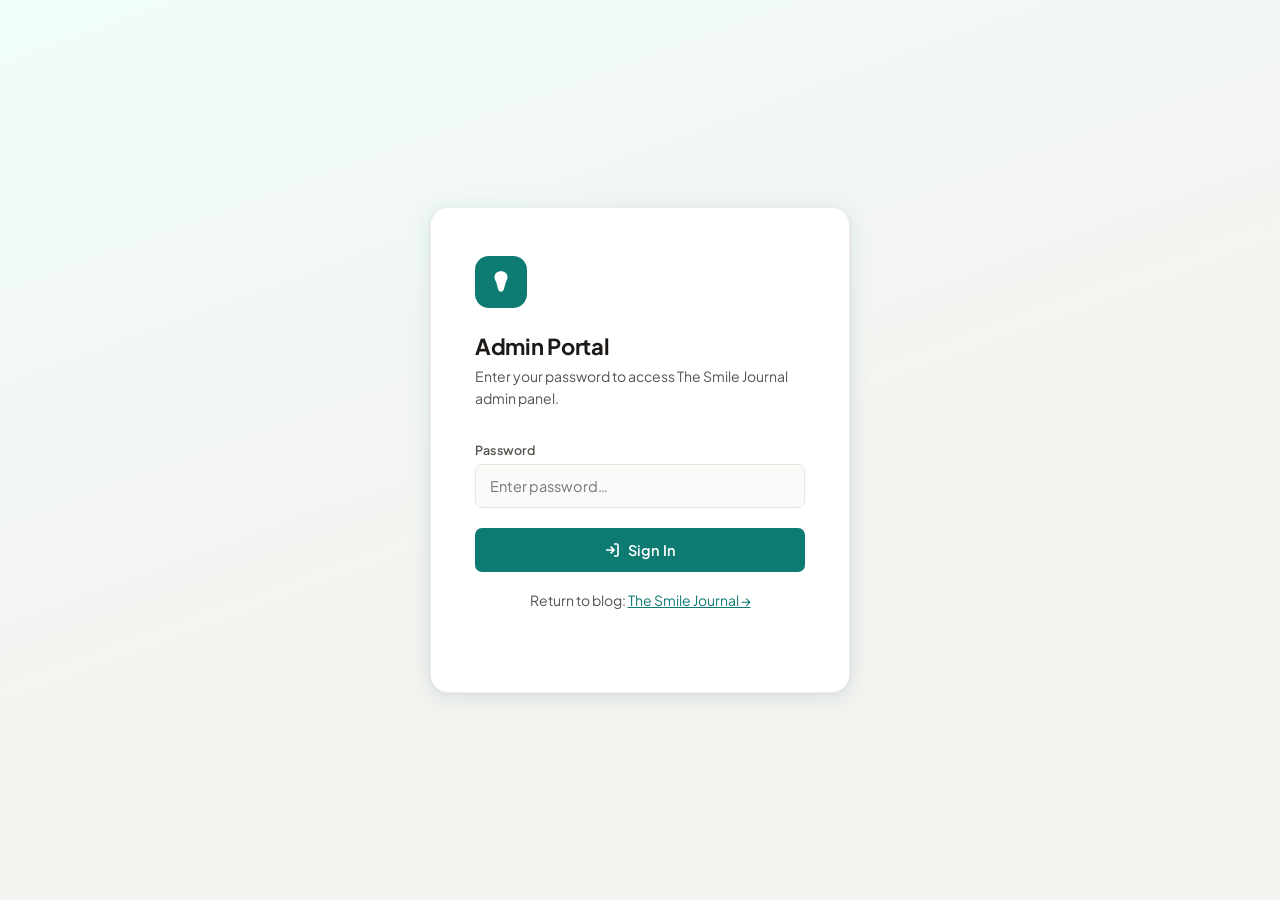
==== admin.html @ db40cf6e "Add pediatric dentist blog template with public blog and admin panel - Public blog: hero with dot-gr" ====
<!DOCTYPE html>
<html lang="en">
<head>
  <meta charset="UTF-8" />
  <meta name="viewport" content="width=device-width, initial-scale=1.0" />
  <title>Admin · The Smile Journal</title>
  <link rel="preconnect" href="https://fonts.googleapis.com" />
  <link rel="preconnect" href="https://fonts.gstatic.com" crossorigin />
  <link href="https://fonts.googleapis.com/css2?family=Plus+Jakarta+Sans:wght@400;500;600;700&family=Lora:ital,wght@0,400;1,400&display=swap" rel="stylesheet" />
  <style>
    *, *::before, *::after { box-sizing: border-box; margin: 0; padding: 0; }

    :root {
      --primary:       #0E7B73;
      --primary-dark:  #0A5F59;
      --primary-light: #CCFBF1;
      --primary-bg:    #F0FDFA;
      --accent:        #F59E0B;
      --accent-bg:     #FFFBEB;
      --danger:        #DC2626;
      --danger-bg:     #FEF2F2;
      --success:       #059669;
      --success-bg:    #D1FAE5;
      --bg:            #F4F3F0;
      --surface:       #FFFFFF;
      --surface-2:     #FAFAF8;
      --border:        #E7E4DF;
      --border-soft:   #F0EDE8;
      --text-1:        #1C1917;
      --text-2:        #57534E;
      --text-3:        #A8A29E;
      --r:    12px;
      --r-sm:  7px;
      --r-lg: 18px;
      --shadow: 0 1px 4px rgba(0,0,0,.05), 0 2px 8px rgba(0,0,0,.05);
      --font: 'Plus Jakarta Sans', system-ui, sans-serif;
    }

    html, body { height: 100%; }
    body { font-family: var(--font); background: var(--bg); color: var(--text-1); -webkit-font-smoothing: antialiased; }

    /* ── LOCK SCREEN ────────────────────────────────── */
    #lock {
      min-height: 100vh; display: flex; align-items: center; justify-content: center;
      background: linear-gradient(160deg, var(--primary-bg) 0%, var(--bg) 55%);
      padding: 24px;
    }
    .lock-card {
      background: var(--surface); border-radius: var(--r-lg);
      padding: 48px 44px; width: 100%; max-width: 420px;
      box-shadow: 0 4px 24px rgba(14,123,115,.12), 0 1px 4px rgba(0,0,0,.06);
      border: 1px solid var(--border-soft);
      animation: fadeUp .35s ease;
    }
    @keyframes fadeUp { from { opacity:0; transform:translateY(16px) } to { opacity:1; transform:translateY(0) } }
    .lock-icon {
      width: 52px; height: 52px; background: var(--primary); border-radius: 14px;
      display: flex; align-items: center; justify-content: center; margin-bottom: 24px;
    }
    .lock-icon svg { width: 26px; height: 26px; fill: #fff; }
    .lock-card h1 { font-size: 22px; font-weight: 700; letter-spacing: -.3px; margin-bottom: 6px; }
    .lock-card p { font-size: 14px; color: var(--text-2); margin-bottom: 32px; line-height: 1.55; }
    .field-label { display: block; font-size: 12.5px; font-weight: 600; color: var(--text-2); margin-bottom: 6px; letter-spacing: .2px; }
    .field-input {
      width: 100%; height: 44px; padding: 0 14px;
      border: 1.5px solid var(--border); border-radius: var(--r-sm);
      font-family: var(--font); font-size: 14.5px; color: var(--text-1);
      outline: none; transition: all .18s; background: var(--surface-2);
    }
    .field-input:focus { border-color: var(--primary); background: #fff; box-shadow: 0 0 0 3px var(--primary-light); }
    .field-input.error { border-color: var(--danger); box-shadow: 0 0 0 3px #FEE2E2; }
    .field-error { font-size: 12.5px; color: var(--danger); margin-top: 6px; display: none; }
    .btn-primary {
      width: 100%; height: 44px; margin-top: 20px;
      background: var(--primary); color: #fff; border: none; border-radius: var(--r-sm);
      font-family: var(--font); font-size: 14.5px; font-weight: 600;
      cursor: pointer; transition: background .18s, transform .12s;
      display: flex; align-items: center; justify-content: center; gap: 8px;
    }
    .btn-primary:hover { background: var(--primary-dark); }
    .btn-primary:active { transform: scale(.98); }
    .lock-hint { font-size: 12px; color: var(--text-3); text-align: center; margin-top: 18px; }

    /* ── ADMIN SHELL ────────────────────────────────── */
    #app { display: none; min-height: 100vh; flex-direction: column; }

    /* TOP NAV */
    .admin-nav {
      background: var(--surface); border-bottom: 1px solid var(--border);
      position: sticky; top: 0; z-index: 100;
    }
    .admin-nav-inner {
      max-width: 1280px; margin: 0 auto; height: 60px; padding: 0 24px;
      display: flex; align-items: center; justify-content: space-between; gap: 16px;
    }
    .admin-brand {
      display: flex; align-items: center; gap: 10px; text-decoration: none;
    }
    .admin-logo-mark {
      width: 32px; height: 32px; background: var(--primary); border-radius: 9px;
      display: flex; align-items: center; justify-content: center; flex-shrink: 0;
    }
    .admin-logo-mark svg { width: 17px; height: 17px; fill: #fff; }
    .admin-brand-text { font-size: 14px; font-weight: 700; color: var(--text-1); }
    .admin-brand-text span { color: var(--text-3); font-weight: 400; }

    .admin-nav-links { display: flex; align-items: center; gap: 4px; flex: 1; justify-content: center; }
    .nav-btn {
      display: flex; align-items: center; gap: 7px;
      padding: 7px 16px; border-radius: 8px;
      font-family: var(--font); font-size: 13.5px; font-weight: 500; color: var(--text-2);
      background: none; border: none; cursor: pointer; transition: all .15s; white-space: nowrap;
    }
    .nav-btn:hover { background: var(--bg); color: var(--text-1); }
    .nav-btn.active { background: var(--primary-bg); color: var(--primary); font-weight: 600; }
    .nav-btn svg { flex-shrink: 0; }

    .admin-nav-actions { display: flex; align-items: center; gap: 10px; }
    .btn-ghost {
      display: flex; align-items: center; gap: 6px;
      padding: 7px 14px; border-radius: 8px;
      font-family: var(--font); font-size: 13px; font-weight: 500;
      color: var(--text-2); background: none; border: 1.5px solid var(--border);
      cursor: pointer; transition: all .15s; text-decoration: none;
    }
    .btn-ghost:hover { border-color: var(--text-2); color: var(--text-1); }
    .btn-logout { color: var(--text-3); }
    .btn-logout:hover { color: var(--danger); border-color: var(--danger); background: var(--danger-bg); }

    /* MAIN */
    .admin-main { max-width: 1280px; margin: 0 auto; padding: 36px 24px 80px; width: 100%; }

    /* ── DASHBOARD ─────────────────────────────────── */
    .dash-header { margin-bottom: 28px; }
    .dash-header h2 { font-size: 22px; font-weight: 700; letter-spacing: -.3px; }
    .dash-header p { font-size: 14px; color: var(--text-2); margin-top: 4px; }

    .stats-grid { display: grid; grid-template-columns: repeat(3,1fr); gap: 18px; margin-bottom: 36px; }
    .stat-card {
      background: var(--surface); border-radius: var(--r); padding: 24px;
      border: 1px solid var(--border-soft); box-shadow: var(--shadow);
    }
    .stat-icon {
      width: 40px; height: 40px; border-radius: 10px;
      display: flex; align-items: center; justify-content: center; margin-bottom: 16px;
    }
    .stat-num { font-size: 30px; font-weight: 700; letter-spacing: -1px; line-height: 1; margin-bottom: 4px; }
    .stat-label { font-size: 13px; color: var(--text-2); font-weight: 500; }

    .dash-section-title {
      font-size: 13px; font-weight: 700; letter-spacing: .5px; text-transform: uppercase;
      color: var(--text-3); margin-bottom: 14px;
    }
    .dash-new-btn {
      display: inline-flex; align-items: center; gap: 8px;
      padding: 10px 22px; background: var(--primary); color: #fff;
      border: none; border-radius: var(--r-sm); font-family: var(--font);
      font-size: 14px; font-weight: 600; cursor: pointer; transition: background .18s;
      margin-bottom: 32px;
    }
    .dash-new-btn:hover { background: var(--primary-dark); }

    /* recent posts table */
    .posts-table { background: var(--surface); border-radius: var(--r); border: 1px solid var(--border-soft); overflow: hidden; box-shadow: var(--shadow); }
    .table-head {
      display: grid; grid-template-columns: 1fr 130px 110px 100px 90px;
      padding: 12px 20px; border-bottom: 1px solid var(--border);
      font-size: 11.5px; font-weight: 700; letter-spacing: .4px;
      text-transform: uppercase; color: var(--text-3);
    }
    .table-row {
      display: grid; grid-template-columns: 1fr 130px 110px 100px 90px;
      padding: 16px 20px; border-bottom: 1px solid var(--border-soft);
      align-items: center; transition: background .12s;
    }
    .table-row:last-child { border-bottom: none; }
    .table-row:hover { background: var(--bg); }
    .table-row:empty { display: none; }
    .row-title { font-size: 14px; font-weight: 600; color: var(--text-1); white-space: nowrap; overflow: hidden; text-overflow: ellipsis; padding-right: 16px; }
    .row-cat { font-size: 12.5px; font-weight: 600; }
    .row-date { font-size: 12.5px; color: var(--text-2); }
    .badge {
      display: inline-flex; align-items: center; gap: 5px;
      padding: 3px 10px; border-radius: 100px;
      font-size: 11.5px; font-weight: 600;
    }
    .badge-pub  { background: var(--success-bg); color: var(--success); }
    .badge-draft { background: var(--bg); color: var(--text-3); border: 1px solid var(--border); }
    .row-actions { display: flex; gap: 6px; justify-content: flex-end; }
    .act-btn {
      width: 30px; height: 30px; border-radius: 7px; border: 1.5px solid var(--border);
      display: flex; align-items: center; justify-content: center;
      background: none; cursor: pointer; color: var(--text-2); transition: all .15s;
    }
    .act-btn:hover { border-color: var(--primary); color: var(--primary); background: var(--primary-bg); }
    .act-btn.danger:hover { border-color: var(--danger); color: var(--danger); background: var(--danger-bg); }
    .empty-table { padding: 48px 20px; text-align: center; color: var(--text-3); font-size: 14px; }

    /* ── EDITOR ────────────────────────────────────── */
    #view-editor { display: none; }
    .editor-layout { display: grid; grid-template-columns: 1fr 300px; gap: 24px; align-items: start; }
    .editor-main { background: var(--surface); border-radius: var(--r); border: 1px solid var(--border-soft); box-shadow: var(--shadow); overflow: hidden; }
    .editor-header { padding: 20px 24px; border-bottom: 1px solid var(--border); display: flex; align-items: center; justify-content: space-between; }
    .editor-header h2 { font-size: 16px; font-weight: 700; }
    .editor-tabs { display: flex; gap: 4px; background: var(--bg); border-radius: var(--r-sm); padding: 3px; }
    .etab {
      padding: 5px 14px; border-radius: 6px; border: none; background: none;
      font-family: var(--font); font-size: 13px; font-weight: 500; color: var(--text-2);
      cursor: pointer; transition: all .15s;
    }
    .etab.active { background: var(--surface); color: var(--text-1); box-shadow: 0 1px 4px rgba(0,0,0,.08); }

    .title-input {
      width: 100%; padding: 18px 24px;
      border: none; border-bottom: 1px solid var(--border);
      font-family: var(--font); font-size: 22px; font-weight: 700; letter-spacing: -.3px;
      color: var(--text-1); outline: none; background: var(--surface);
      transition: background .15s;
    }
    .title-input::placeholder { color: var(--text-3); font-weight: 500; }
    .title-input:focus { background: var(--primary-bg); }

    .toolbar {
      display: flex; gap: 4px; padding: 10px 16px;
      border-bottom: 1px solid var(--border); background: var(--surface-2);
    }
    .tb-btn {
      width: 32px; height: 32px; border-radius: var(--r-sm); border: 1.5px solid transparent;
      display: flex; align-items: center; justify-content: center;
      font-family: var(--font); font-size: 13px; font-weight: 700; color: var(--text-2);
      background: none; cursor: pointer; transition: all .15s;
    }
    .tb-btn:hover { background: var(--bg); border-color: var(--border); color: var(--text-1); }
    .tb-sep { width: 1px; background: var(--border); margin: 4px 6px; }

    .content-area {
      width: 100%; min-height: 380px; padding: 20px 24px;
      border: none; outline: none; resize: none; overflow: hidden;
      font-family: 'Lora', Georgia, serif; font-size: 16px; line-height: 1.75;
      color: var(--text-1); background: var(--surface); display: block;
    }
    .content-area::placeholder { color: var(--text-3); }

    #previewPane {
      display: none; padding: 20px 24px; min-height: 380px;
      font-family: 'Lora', Georgia, serif; font-size: 16px; line-height: 1.8; color: var(--text-1);
    }
    #previewPane p { margin-bottom: 1.3em; }
    #previewPane h2 { font-family: var(--font); font-size: 20px; font-weight: 700; margin: 1.5em 0 .5em; }
    #previewPane h3 { font-family: var(--font); font-size: 17px; font-weight: 600; margin: 1.3em 0 .4em; }
    #previewPane strong { font-weight: 700; }
    #previewPane em { font-style: italic; }
    #previewPane hr { border: none; border-top: 2px solid var(--border); margin: 1.8em 0; }
    #previewPane.empty-preview { color: var(--text-3); font-style: italic; }

    .editor-footer { padding: 14px 24px; border-top: 1px solid var(--border); display: flex; align-items: center; justify-content: space-between; background: var(--surface-2); }
    .word-count { font-size: 12.5px; color: var(--text-3); }

    /* sidebar */
    .editor-sidebar { display: flex; flex-direction: column; gap: 18px; }
    .sidebar-card { background: var(--surface); border-radius: var(--r); border: 1px solid var(--border-soft); padding: 20px; box-shadow: var(--shadow); }
    .sidebar-card h3 { font-size: 13px; font-weight: 700; color: var(--text-2); letter-spacing: .3px; margin-bottom: 14px; text-transform: uppercase; }
    .field-row { display: flex; flex-direction: column; gap: 6px; margin-bottom: 14px; }
    .field-row:last-child { margin-bottom: 0; }

    .select-input {
      width: 100%; height: 40px; padding: 0 12px;
      border: 1.5px solid var(--border); border-radius: var(--r-sm);
      font-family: var(--font); font-size: 13.5px; color: var(--text-1);
      background: var(--surface-2); outline: none; transition: all .18s; cursor: pointer;
    }
    .select-input:focus { border-color: var(--primary); box-shadow: 0 0 0 3px var(--primary-light); background: #fff; }

    .url-input {
      width: 100%; height: 40px; padding: 0 12px;
      border: 1.5px solid var(--border); border-radius: var(--r-sm);
      font-family: var(--font); font-size: 13px; color: var(--text-1);
      background: var(--surface-2); outline: none; transition: all .18s;
    }
    .url-input:focus { border-color: var(--primary); box-shadow: 0 0 0 3px var(--primary-light); background: #fff; }
    .url-input::placeholder { color: var(--text-3); }

    .cover-preview {
      width: 100%; height: 120px; border-radius: var(--r-sm);
      object-fit: cover; margin-top: 8px; display: none;
      border: 1px solid var(--border);
    }

    .publish-btns { display: flex; flex-direction: column; gap: 10px; }
    .btn-publish {
      width: 100%; height: 42px; background: var(--primary); color: #fff;
      border: none; border-radius: var(--r-sm); font-family: var(--font);
      font-size: 14px; font-weight: 600; cursor: pointer; transition: background .18s;
      display: flex; align-items: center; justify-content: center; gap: 7px;
    }
    .btn-publish:hover { background: var(--primary-dark); }
    .btn-draft {
      width: 100%; height: 42px; background: none; color: var(--text-2);
      border: 1.5px solid var(--border); border-radius: var(--r-sm);
      font-family: var(--font); font-size: 14px; font-weight: 500;
      cursor: pointer; transition: all .18s;
    }
    .btn-draft:hover { border-color: var(--text-2); color: var(--text-1); background: var(--bg); }
    .btn-cancel-edit {
      width: 100%; height: 38px; background: none; color: var(--text-3);
      border: none; border-radius: var(--r-sm);
      font-family: var(--font); font-size: 13px; cursor: pointer; transition: color .15s;
    }
    .btn-cancel-edit:hover { color: var(--danger); }

    .save-toast {
      position: fixed; bottom: 28px; left: 50%; transform: translateX(-50%) translateY(20px);
      background: #1C1917; color: #fff; font-size: 13.5px; font-weight: 500;
      padding: 10px 20px; border-radius: 100px;
      opacity: 0; transition: all .25s; pointer-events: none; white-space: nowrap; z-index: 999;
    }
    .save-toast.show { opacity: 1; transform: translateX(-50%) translateY(0); }

    /* ── ALL POSTS VIEW ────────────────────────────── */
    #view-posts { display: none; }
    .posts-view-header { display: flex; align-items: center; justify-content: space-between; margin-bottom: 24px; }
    .posts-view-header h2 { font-size: 22px; font-weight: 700; letter-spacing: -.3px; }
    .btn-new-post {
      display: inline-flex; align-items: center; gap: 7px;
      padding: 9px 20px; background: var(--primary); color: #fff;
      border: none; border-radius: var(--r-sm); font-family: var(--font);
      font-size: 13.5px; font-weight: 600; cursor: pointer; transition: background .18s;
    }
    .btn-new-post:hover { background: var(--primary-dark); }

    /* RESPONSIVE */
    @media (max-width: 900px) {
      .editor-layout { grid-template-columns: 1fr; }
      .stats-grid { grid-template-columns: repeat(3,1fr); }
      .table-head, .table-row { grid-template-columns: 1fr 120px 90px; }
      .table-head :nth-child(3), .table-row :nth-child(3),
      .table-head :nth-child(5), .table-row :nth-child(5) { display: none; }
    }
    @media (max-width: 600px) {
      .stats-grid { grid-template-columns: 1fr; }
      .admin-nav-links { display: none; }
      .admin-main { padding: 24px 16px 60px; }
    }
  </style>
</head>
<body>

<!-- LOCK SCREEN -->
<!-- Default password: smile2024  ← change ADMIN_PASS in the script below -->
<div id="lock">
  <div class="lock-card">
    <div class="lock-icon">
      <svg viewBox="0 0 24 24"><path d="M12 2C8.5 2 6 4.2 6 7.2c0 1.7.55 3.3 1.6 5l1.7 6.3c.45 1.7 1.4 2.5 2.7 2.5s2.25-.8 2.7-2.5l1.7-6.3C17.45 10.5 18 8.9 18 7.2 18 4.2 15.5 2 12 2z"/></svg>
    </div>
    <h1>Admin Portal</h1>
    <p>Enter your password to access The Smile Journal admin panel.</p>
    <label class="field-label" for="passInput">Password</label>
    <input id="passInput" type="password" class="field-input" placeholder="Enter password…"
      onkeydown="if(event.key==='Enter')doLogin()" oninput="clearError()" />
    <div class="field-error" id="passError">Incorrect password. Try again.</div>
    <button class="btn-primary" onclick="doLogin()">
      <svg width="16" height="16" viewBox="0 0 24 24" fill="none" stroke="currentColor" stroke-width="2.5"><path d="M15 3h4a2 2 0 012 2v14a2 2 0 01-2 2h-4M10 17l5-5-5-5M15 12H3"/></svg>
      Sign In
    </button>
    <p class="lock-hint">Return to blog: <a href="index.html" style="color:var(--primary)">The Smile Journal →</a></p>
  </div>
</div>

<!-- ADMIN APP -->
<div id="app" style="display:none">

  <!-- TOP NAV -->
  <nav class="admin-nav">
    <div class="admin-nav-inner">
      <a class="admin-brand" href="index.html">
        <div class="admin-logo-mark">
          <svg viewBox="0 0 24 24"><path d="M12 2C8.5 2 6 4.2 6 7.2c0 1.7.55 3.3 1.6 5l1.7 6.3c.45 1.7 1.4 2.5 2.7 2.5s2.25-.8 2.7-2.5l1.7-6.3C17.45 10.5 18 8.9 18 7.2 18 4.2 15.5 2 12 2z"/></svg>
        </div>
        <span class="admin-brand-text">The Smile Journal <span>/ Admin</span></span>
      </a>

      <div class="admin-nav-links">
        <button class="nav-btn active" id="nb-dashboard" onclick="showView('dashboard')">
          <svg width="15" height="15" viewBox="0 0 24 24" fill="none" stroke="currentColor" stroke-width="2"><rect x="3" y="3" width="7" height="7" rx="1"/><rect x="14" y="3" width="7" height="7" rx="1"/><rect x="3" y="14" width="7" height="7" rx="1"/><rect x="14" y="14" width="7" height="7" rx="1"/></svg>
          Dashboard
        </button>
        <button class="nav-btn" id="nb-editor" onclick="newPost()">
          <svg width="15" height="15" viewBox="0 0 24 24" fill="none" stroke="currentColor" stroke-width="2"><path d="M12 5v14M5 12h14"/></svg>
          New Post
        </button>
        <button class="nav-btn" id="nb-posts" onclick="showView('posts')">
          <svg width="15" height="15" viewBox="0 0 24 24" fill="none" stroke="currentColor" stroke-width="2"><path d="M9 5H7a2 2 0 00-2 2v12a2 2 0 002 2h10a2 2 0 002-2V7a2 2 0 00-2-2h-2M9 5a2 2 0 002 2h2a2 2 0 002-2M9 5a2 2 0 012-2h2a2 2 0 012 2"/></svg>
          All Posts
        </button>
      </div>

      <div class="admin-nav-actions">
        <a href="index.html" class="btn-ghost" target="_blank">
          <svg width="13" height="13" viewBox="0 0 24 24" fill="none" stroke="currentColor" stroke-width="2.2"><path d="M18 13v6a2 2 0 01-2 2H5a2 2 0 01-2-2V8a2 2 0 012-2h6M15 3h6v6M10 14L21 3"/></svg>
          View Blog
        </a>
        <button class="btn-ghost btn-logout" onclick="logout()">
          <svg width="13" height="13" viewBox="0 0 24 24" fill="none" stroke="currentColor" stroke-width="2.2"><path d="M9 21H5a2 2 0 01-2-2V5a2 2 0 012-2h4M16 17l5-5-5-5M21 12H9"/></svg>
          Logout
        </button>
      </div>
    </div>
  </nav>

  <!-- MAIN CONTENT AREA -->
  <main class="admin-main">

    <!-- DASHBOARD -->
    <div id="view-dashboard">
      <div class="dash-header">
        <h2 id="dashGreeting">Good morning 👋</h2>
        <p>Here's what's happening with your blog.</p>
      </div>
      <div class="stats-grid">
        <div class="stat-card">
          <div class="stat-icon" style="background:var(--primary-bg)">
            <svg width="20" height="20" viewBox="0 0 24 24" fill="none" stroke="var(--primary)" stroke-width="2"><path d="M9 5H7a2 2 0 00-2 2v12a2 2 0 002 2h10a2 2 0 002-2V7a2 2 0 00-2-2h-2M9 5a2 2 0 002 2h2a2 2 0 002-2M9 5a2 2 0 012-2h2a2 2 0 012 2"/></svg>
          </div>
          <div class="stat-num" id="stat-total">0</div>
          <div class="stat-label">Total Posts</div>
        </div>
        <div class="stat-card">
          <div class="stat-icon" style="background:var(--success-bg)">
            <svg width="20" height="20" viewBox="0 0 24 24" fill="none" stroke="var(--success)" stroke-width="2"><path d="M12 20h9M16.5 3.5a2.121 2.121 0 013 3L7 19l-4 1 1-4z"/></svg>
          </div>
          <div class="stat-num" id="stat-pub" style="color:var(--success)">0</div>
          <div class="stat-label">Published</div>
        </div>
        <div class="stat-card">
          <div class="stat-icon" style="background:var(--accent-bg)">
            <svg width="20" height="20" viewBox="0 0 24 24" fill="none" stroke="var(--accent)" stroke-width="2"><path d="M11 4H4a2 2 0 00-2 2v14a2 2 0 002 2h14a2 2 0 002-2v-7M18.5 2.5a2.121 2.121 0 013 3L12 15l-4 1 1-4z"/></svg>
          </div>
          <div class="stat-num" id="stat-draft" style="color:var(--accent)">0</div>
          <div class="stat-label">Drafts</div>
        </div>
      </div>

      <button class="dash-new-btn" onclick="newPost()">
        <svg width="16" height="16" viewBox="0 0 24 24" fill="none" stroke="currentColor" stroke-width="2.5"><path d="M12 5v14M5 12h14"/></svg>
        Write New Post
      </button>

      <div class="dash-section-title">Recent Posts</div>
      <div class="posts-table">
        <div class="table-head">
          <span>Title</span><span>Category</span><span>Status</span><span>Date</span><span></span>
        </div>
        <div id="dash-posts-body"></div>
      </div>
    </div>

    <!-- EDITOR -->
    <div id="view-editor">
      <div class="editor-layout">
        <div class="editor-main">
          <div class="editor-header">
            <h2 id="editorHeading">New Post</h2>
            <div class="editor-tabs">
              <button class="etab active" id="etab-write" onclick="switchTab('write')">Write</button>
              <button class="etab" id="etab-preview" onclick="switchTab('preview')">Preview</button>
            </div>
          </div>
          <input id="titleInput" type="text" class="title-input" placeholder="Post title…" />
          <div class="toolbar" id="writeToolbar">
            <button class="tb-btn" onclick="fmt('bold')" title="Bold"><strong>B</strong></button>
            <button class="tb-btn" onclick="fmt('italic')" title="Italic"><em>I</em></button>
            <div class="tb-sep"></div>
            <button class="tb-btn" style="font-size:11px;font-weight:700" onclick="fmt('h2')" title="Heading">H2</button>
            <button class="tb-btn" style="font-size:11px;font-weight:700" onclick="fmt('h3')" title="Subheading">H3</button>
            <div class="tb-sep"></div>
            <button class="tb-btn" onclick="fmt('hr')" title="Divider" style="font-size:16px;color:var(--text-3)">—</button>
          </div>
          <textarea id="contentArea" class="content-area" placeholder="Start writing your post here…&#10;&#10;Use ## for headings, **bold**, *italic*, and --- for dividers."
            oninput="autoGrow(this);updateWordCount();updatePreview()"></textarea>
          <div id="previewPane"></div>
          <div class="editor-footer">
            <span class="word-count" id="wordCount">0 words</span>
          </div>
        </div>

        <div class="editor-sidebar">
          <div class="sidebar-card">
            <h3>Publish</h3>
            <div class="publish-btns">
              <button class="btn-publish" onclick="savePost('published')">
                <svg width="15" height="15" viewBox="0 0 24 24" fill="none" stroke="currentColor" stroke-width="2.3"><path d="M22 2L11 13M22 2l-7 20-4-9-9-4z"/></svg>
                Publish Post
              </button>
              <button class="btn-draft" onclick="savePost('draft')">Save as Draft</button>
              <button class="btn-cancel-edit" onclick="showView('posts')">Cancel</button>
            </div>
          </div>

          <div class="sidebar-card">
            <h3>Details</h3>
            <div class="field-row">
              <label class="field-label" for="catSelect">Category</label>
              <select id="catSelect" class="select-input">
                <option value="Tips &amp; Tricks">Tips &amp; Tricks</option>
                <option value="Oral Health">Oral Health</option>
                <option value="For Parents">For Parents</option>
                <option value="Kids &amp; Teens">Kids &amp; Teens</option>
                <option value="Office News">Office News</option>
              </select>
            </div>
            <div class="field-row">
              <label class="field-label" for="coverUrl">Cover Image URL</label>
              <input id="coverUrl" type="url" class="url-input" placeholder="https://…" oninput="previewCover(this.value)" />
              <img id="coverPreview" class="cover-preview" alt="Cover preview" />
            </div>
          </div>
        </div>
      </div>
    </div>

    <!-- ALL POSTS -->
    <div id="view-posts">
      <div class="posts-view-header">
        <h2>All Posts</h2>
        <button class="btn-new-post" onclick="newPost()">
          <svg width="14" height="14" viewBox="0 0 24 24" fill="none" stroke="currentColor" stroke-width="2.5"><path d="M12 5v14M5 12h14"/></svg>
          New Post
        </button>
      </div>
      <div class="posts-table">
        <div class="table-head">
          <span>Title</span><span>Category</span><span>Status</span><span>Date</span><span></span>
        </div>
        <div id="all-posts-body"></div>
      </div>
    </div>

  </main>
</div>

<!-- TOAST -->
<div class="save-toast" id="toast"></div>

<script>
  /* ── CONFIG ─────────────────────────────────── */
  const ADMIN_PASS = 'smile2024'; // ← change this password
  const KEY = 'dental_blog_posts';
  let editingId = null;

  const CATS = {
    'Tips & Tricks': { bg:'#CCFBF1', fg:'#0E7B73' },
    'Oral Health':   { bg:'#D1FAE5', fg:'#059669' },
    'For Parents':   { bg:'#FEF3C7', fg:'#B45309' },
    'Kids & Teens':  { bg:'#EDE9FE', fg:'#7C3AED' },
    'Office News':   { bg:'#E0F2FE', fg:'#0369A1' },
  };
  function cc(c) { return CATS[c] || { bg:'#E7E5E0', fg:'#57534E' }; }

  /* ── STORAGE ─────────────────────────────────── */
  function load() { return JSON.parse(localStorage.getItem(KEY) || '[]'); }
  function save(posts) { localStorage.setItem(KEY, JSON.stringify(posts)); }
  function fmtDate(s) { return new Date(s).toLocaleDateString('en-US',{month:'short',day:'numeric',year:'numeric'}); }

  /* ── AUTH ────────────────────────────────────── */
  function doLogin() {
    const val = document.getElementById('passInput').value;
    if (val === ADMIN_PASS) {
      sessionStorage.setItem('sj_auth','1');
      document.getElementById('lock').style.display = 'none';
      document.getElementById('app').style.display = 'flex';
      document.getElementById('app').style.flexDirection = 'column';
      showView('dashboard');
    } else {
      document.getElementById('passInput').classList.add('error');
      document.getElementById('passError').style.display = 'block';
    }
  }
  function clearError() {
    document.getElementById('passInput').classList.remove('error');
    document.getElementById('passError').style.display = 'none';
  }
  function logout() {
    sessionStorage.removeItem('sj_auth');
    document.getElementById('app').style.display = 'none';
    document.getElementById('lock').style.display = 'flex';
    document.getElementById('passInput').value = '';
  }
  // auto-login if session active
  if (sessionStorage.getItem('sj_auth') === '1') {
    document.getElementById('lock').style.display = 'none';
    document.getElementById('app').style.cssText = 'display:flex;flex-direction:column';
    setTimeout(() => showView('dashboard'), 0);
  }

  /* ── NAVIGATION ───────────────────────────────── */
  function showView(v) {
    ['dashboard','editor','posts'].forEach(id => {
      document.getElementById('view-'+id).style.display = id===v ? 'block' : 'none';
    });
    ['nb-dashboard','nb-editor','nb-posts'].forEach(id => {
      document.getElementById(id).classList.remove('active');
    });
    const map = {dashboard:'nb-dashboard', editor:'nb-editor', posts:'nb-posts'};
    if (map[v]) document.getElementById(map[v]).classList.add('active');
    if (v==='dashboard') renderDashboard();
    if (v==='posts') renderAllPosts();
    window.scrollTo({top:0,behavior:'smooth'});
  }

  /* ── DASHBOARD ─────────────────────────────────── */
  function renderDashboard() {
    const posts = load();
    const pub = posts.filter(p=>p.status==='published').length;
    const draft = posts.filter(p=>p.status==='draft').length;
    document.getElementById('stat-total').textContent = posts.length;
    document.getElementById('stat-pub').textContent = pub;
    document.getElementById('stat-draft').textContent = draft;
    const hr = new Date().getHours();
    document.getElementById('dashGreeting').textContent =
      (hr<12 ? 'Good morning 🌤️' : hr<17 ? 'Good afternoon ☀️' : 'Good evening 🌙');
    renderPostsTable('dash-posts-body', [...posts].sort((a,b)=>new Date(b.createdAt)-new Date(a.createdAt)).slice(0,6));
  }

  /* ── POSTS TABLE ─────────────────────────────── */
  function renderPostsTable(targetId, posts) {
    const el = document.getElementById(targetId);
    if (!posts.length) {
      el.innerHTML = '<div class="empty-table">No posts yet. <button onclick="newPost()" style="color:var(--primary);background:none;border:none;cursor:pointer;font-family:inherit;font-size:14px;font-weight:600">Write your first post →</button></div>';
      return;
    }
    const c = cc;
    el.innerHTML = posts.map(p => {
      const col = c(p.category);
      return `<div class="table-row">
        <span class="row-title" title="${p.title}">${p.title}</span>
        <span class="row-cat" style="color:${col.fg}">${p.category||'—'}</span>
        <span>${p.status==='published'
          ? '<span class="badge badge-pub"><svg width="8" height="8" viewBox="0 0 24 24" fill="none" stroke="currentColor" stroke-width="3"><polyline points="20 6 9 17 4 12"/></svg>Published</span>'
          : '<span class="badge badge-draft">Draft</span>'}</span>
        <span class="row-date">${fmtDate(p.createdAt)}</span>
        <span class="row-actions">
          <button class="act-btn" onclick="editPost('${p.id}')" title="Edit">
            <svg width="13" height="13" viewBox="0 0 24 24" fill="none" stroke="currentColor" stroke-width="2.2"><path d="M11 4H4a2 2 0 00-2 2v14a2 2 0 002 2h14a2 2 0 002-2v-7M18.5 2.5a2.121 2.121 0 013 3L12 15l-4 1 1-4z"/></svg>
          </button>
          <button class="act-btn" onclick="togglePub('${p.id}')" title="${p.status==='published'?'Unpublish':'Publish'}">
            <svg width="13" height="13" viewBox="0 0 24 24" fill="none" stroke="currentColor" stroke-width="2.2">
              ${p.status==='published'
                ? '<path d="M17.94 17.94A10.07 10.07 0 0112 20c-7 0-11-8-11-8a18.45 18.45 0 015.06-5.94M9.9 4.24A9.12 9.12 0 0112 4c7 0 11 8 11 8a18.5 18.5 0 01-2.16 3.19m-6.72-1.07a3 3 0 11-4.24-4.24M1 1l22 22"/>'
                : '<path d="M1 12s4-8 11-8 11 8 11 8-4 8-11 8-11-8-11-8z"/><circle cx="12" cy="12" r="3"/>'}
            </svg>
          </button>
          <button class="act-btn danger" onclick="deletePost('${p.id}')" title="Delete">
            <svg width="13" height="13" viewBox="0 0 24 24" fill="none" stroke="currentColor" stroke-width="2.2"><polyline points="3 6 5 6 21 6"/><path d="M19 6l-1 14H6L5 6M10 11v6M14 11v6M9 6V4h6v2"/></svg>
          </button>
        </span>
      </div>`;
    }).join('');
  }

  function renderAllPosts() {
    const posts = [...load()].sort((a,b)=>new Date(b.createdAt)-new Date(a.createdAt));
    renderPostsTable('all-posts-body', posts);
  }

  /* ── CRUD ─────────────────────────────────────── */
  function newPost() {
    editingId = null;
    document.getElementById('titleInput').value = '';
    document.getElementById('contentArea').value = '';
    document.getElementById('catSelect').value = 'Tips & Tricks';
    document.getElementById('coverUrl').value = '';
    document.getElementById('coverPreview').style.display = 'none';
    document.getElementById('editorHeading').textContent = 'New Post';
    document.getElementById('wordCount').textContent = '0 words';
    document.getElementById('contentArea').style.height = '380px';
    switchTab('write');
    showView('editor');
  }

  function editPost(id) {
    const p = load().find(p=>p.id===id);
    if (!p) return;
    editingId = id;
    document.getElementById('titleInput').value = p.title;
    document.getElementById('contentArea').value = p.content;
    document.getElementById('catSelect').value = p.category || 'Tips & Tricks';
    document.getElementById('coverUrl').value = p.coverImage || '';
    previewCover(p.coverImage || '');
    document.getElementById('editorHeading').textContent = 'Edit Post';
    updateWordCount();
    setTimeout(() => autoGrow(document.getElementById('contentArea')), 10);
    switchTab('write');
    showView('editor');
  }

  function savePost(status) {
    const title   = document.getElementById('titleInput').value.trim();
    const content = document.getElementById('contentArea').value.trim();
    const cat     = document.getElementById('catSelect').value;
    const cover   = document.getElementById('coverUrl').value.trim();

    if (!title) { document.getElementById('titleInput').focus(); toast('Please add a title first.'); return; }
    if (!content) { document.getElementById('contentArea').focus(); toast('Please write some content.'); return; }

    const posts = load();
    if (editingId) {
      const idx = posts.findIndex(p=>p.id===editingId);
      if (idx>=0) posts[idx] = { ...posts[idx], title, content, category:cat, coverImage:cover, status, updatedAt:new Date().toISOString() };
    } else {
      posts.push({ id: Date.now().toString(), title, content, category:cat, coverImage:cover, status, createdAt:new Date().toISOString(), updatedAt:new Date().toISOString() });
    }
    save(posts);
    toast(status==='published' ? '✓ Post published!' : '✓ Draft saved.');
    showView('posts');
  }

  function deletePost(id) {
    if (!confirm('Delete this post? This cannot be undone.')) return;
    save(load().filter(p=>p.id!==id));
    renderAllPosts();
    renderDashboard();
    toast('Post deleted.');
  }

  function togglePub(id) {
    const posts = load();
    const idx = posts.findIndex(p=>p.id===id);
    if (idx<0) return;
    posts[idx].status = posts[idx].status==='published' ? 'draft' : 'published';
    posts[idx].updatedAt = new Date().toISOString();
    save(posts);
    renderAllPosts();
    renderDashboard();
    toast(posts[idx].status==='published' ? '✓ Post published.' : 'Moved to drafts.');
  }

  /* ── EDITOR HELPERS ───────────────────────────── */
  function autoGrow(el) { el.style.height='auto'; el.style.height=el.scrollHeight+'px'; }

  function updateWordCount() {
    const v = document.getElementById('contentArea').value.trim();
    const n = v ? v.split(/\s+/).length : 0;
    document.getElementById('wordCount').textContent = n + (n===1?' word':' words');
  }

  function switchTab(t) {
    const isWrite = t==='write';
    document.getElementById('contentArea').style.display  = isWrite ? 'block'  : 'none';
    document.getElementById('previewPane').style.display  = isWrite ? 'none'   : 'block';
    document.getElementById('writeToolbar').style.display = isWrite ? 'flex'   : 'none';
    document.getElementById('etab-write').classList.toggle('active', isWrite);
    document.getElementById('etab-preview').classList.toggle('active', !isWrite);
    if (!isWrite) updatePreview();
  }

  function updatePreview() {
    const raw = document.getElementById('contentArea').value;
    const pane = document.getElementById('previewPane');
    if (!raw.trim()) {
      pane.className = 'empty-preview';
      pane.innerHTML = '<p>Nothing to preview yet.</p>';
      return;
    }
    pane.className = '';
    pane.innerHTML = renderMd(raw);
  }

  function renderMd(raw) {
    return raw
      .replace(/^### (.+)$/gm,'<h3>$1</h3>')
      .replace(/^## (.+)$/gm,'<h2>$1</h2>')
      .replace(/\*\*(.+?)\*\*/g,'<strong>$1</strong>')
      .replace(/\*(.+?)\*/g,'<em>$1</em>')
      .replace(/^---$/gm,'<hr>')
      .split(/\n\n+/)
      .map(b=>b.startsWith('<h')||b.startsWith('<hr')?b:`<p>${b.replace(/\n/g,'<br>')}</p>`)
      .join('');
  }

  function fmt(type) {
    const ta = document.getElementById('contentArea');
    const s = ta.selectionStart, e = ta.selectionEnd;
    const sel = ta.value.slice(s,e);
    const before = ta.value.slice(0,s), after = ta.value.slice(e);
    let ins;
    switch(type) {
      case 'bold':   ins = `**${sel||'bold text'}**`; break;
      case 'italic': ins = `*${sel||'italic text'}*`; break;
      case 'h2':     ins = `\n## ${sel||'Heading'}\n`; break;
      case 'h3':     ins = `\n### ${sel||'Subheading'}\n`; break;
      case 'hr':     ins = `\n---\n`; break;
    }
    ta.value = before + ins + after;
    ta.focus();
    autoGrow(ta); updateWordCount(); updatePreview();
  }

  function previewCover(url) {
    const img = document.getElementById('coverPreview');
    if (url) {
      img.src = url; img.style.display = 'block';
      img.onerror = () => { img.style.display='none'; };
    } else {
      img.style.display = 'none';
    }
  }

  /* ── TOAST ─────────────────────────────────────── */
  let toastTimer;
  function toast(msg) {
    const el = document.getElementById('toast');
    el.textContent = msg; el.classList.add('show');
    clearTimeout(toastTimer);
    toastTimer = setTimeout(() => el.classList.remove('show'), 2800);
  }
</script>
</body>
</html>
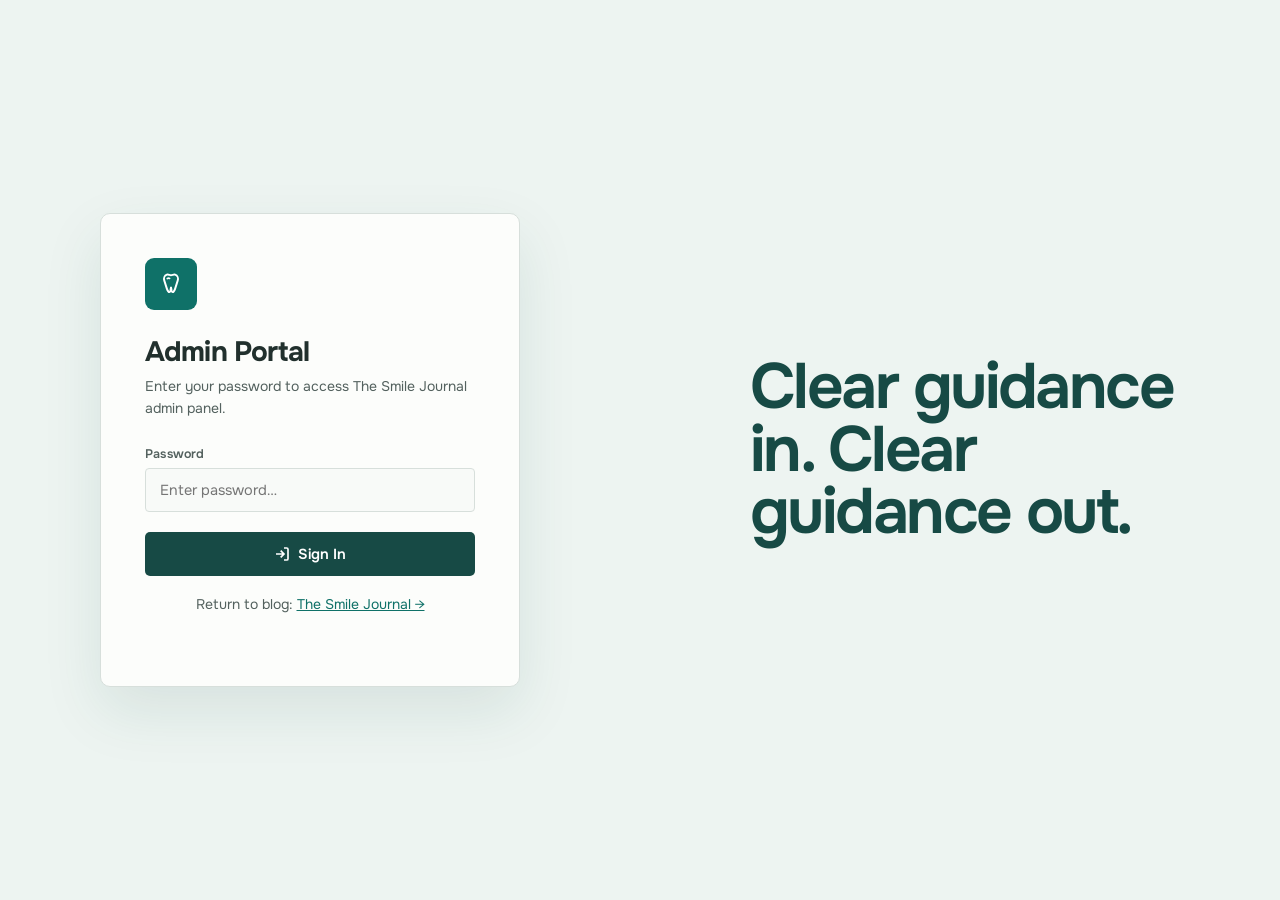
==== commit 334044b3: "Redesign Smile Journal reader and admin" ====
--- a/admin.html
+++ b/admin.html
@@ -6,7 +6,7 @@
   <title>Admin · The Smile Journal</title>
   <link rel="preconnect" href="https://fonts.googleapis.com" />
   <link rel="preconnect" href="https://fonts.gstatic.com" crossorigin />
-  <link href="https://fonts.googleapis.com/css2?family=Plus+Jakarta+Sans:wght@400;500;600;700&family=Lora:ital,wght@0,400;1,400&display=swap" rel="stylesheet" />
+  <link href="https://fonts.googleapis.com/css2?family=Onest:wght@400;500;600;700&display=swap" rel="stylesheet" />
   <style>
     *, *::before, *::after { box-sizing: border-box; margin: 0; padding: 0; }
 
@@ -28,12 +28,12 @@
       --border-soft:   #F0EDE8;
       --text-1:        #1C1917;
       --text-2:        #57534E;
-      --text-3:        #A8A29E;
+      --text-3:        #65716D;
       --r:    12px;
       --r-sm:  7px;
       --r-lg: 18px;
       --shadow: 0 1px 4px rgba(0,0,0,.05), 0 2px 8px rgba(0,0,0,.05);
-      --font: 'Plus Jakarta Sans', system-ui, sans-serif;
+      --font: 'Onest', 'Segoe UI', sans-serif;
     }
 
     html, body { height: 100%; }
@@ -48,7 +48,7 @@
     .lock-card {
       background: var(--surface); border-radius: var(--r-lg);
       padding: 48px 44px; width: 100%; max-width: 420px;
-      box-shadow: 0 4px 24px rgba(14,123,115,.12), 0 1px 4px rgba(0,0,0,.06);
+      box-shadow: 0 4px 24px rgba(32,48,45,.10), 0 1px 4px rgba(0,0,0,.06);
       border: 1px solid var(--border-soft);
       animation: fadeUp .35s ease;
     }
@@ -57,7 +57,7 @@
       width: 52px; height: 52px; background: var(--primary); border-radius: 14px;
       display: flex; align-items: center; justify-content: center; margin-bottom: 24px;
     }
-    .lock-icon svg { width: 26px; height: 26px; fill: #fff; }
+    .lock-icon svg { width: 26px; height: 26px; fill: none; stroke: #fff; }
     .lock-card h1 { font-size: 22px; font-weight: 700; letter-spacing: -.3px; margin-bottom: 6px; }
     .lock-card p { font-size: 14px; color: var(--text-2); margin-bottom: 32px; line-height: 1.55; }
     .field-label { display: block; font-size: 12.5px; font-weight: 600; color: var(--text-2); margin-bottom: 6px; letter-spacing: .2px; }
@@ -100,7 +100,7 @@
       width: 32px; height: 32px; background: var(--primary); border-radius: 9px;
       display: flex; align-items: center; justify-content: center; flex-shrink: 0;
     }
-    .admin-logo-mark svg { width: 17px; height: 17px; fill: #fff; }
+    .admin-logo-mark svg { width: 17px; height: 17px; fill: none; stroke: #fff; }
     .admin-brand-text { font-size: 14px; font-weight: 700; color: var(--text-1); }
     .admin-brand-text span { color: var(--text-3); font-weight: 400; }
 
@@ -181,7 +181,7 @@
     .row-date { font-size: 12.5px; color: var(--text-2); }
     .badge {
       display: inline-flex; align-items: center; gap: 5px;
-      padding: 3px 10px; border-radius: 100px;
+      padding: 0; border-radius: 0;
       font-size: 11.5px; font-weight: 600;
     }
     .badge-pub  { background: var(--success-bg); color: var(--success); }
@@ -233,13 +233,50 @@
     .tb-btn:hover { background: var(--bg); border-color: var(--border); color: var(--text-1); }
     .tb-sep { width: 1px; background: var(--border); margin: 4px 6px; }
 
+    /* inline image insert panel */
+    .img-insert-panel {
+      display: none; padding: 10px 16px; background: var(--primary-bg);
+      border-bottom: 1px solid var(--border); flex-direction: column; gap: 0;
+    }
+    .img-insert-panel.open { display: flex; }
+    .img-insert-row { display: flex; gap: 8px; align-items: center; }
+    .img-insert-panel label.btn-upload-inline {
+      height: 34px; padding: 0 14px; background: var(--primary); color: #fff;
+      border-radius: var(--r-sm); font-size: 13px; font-weight: 600; font-family: var(--font);
+      cursor: pointer; display: flex; align-items: center; gap: 6px; white-space: nowrap;
+      transition: background .15s;
+    }
+    .img-insert-panel label.btn-upload-inline:hover { background: var(--primary-dark); }
+    .img-insert-hint { font-size: 12px; color: var(--text-3); }
+    .btn-close-img {
+      height: 34px; width: 34px; background: none; border: none;
+      font-size: 18px; color: var(--text-3); cursor: pointer;
+      display: flex; align-items: center; justify-content: center;
+      border-radius: var(--r-sm); transition: all .15s; flex-shrink: 0;
+    }
+    .btn-close-img:hover { background: var(--bg); color: var(--text-1); }
+
+    /* rendered media in preview & post body */
+    #previewPane img, .post-body img, .md-img { max-width: 100%; border-radius: var(--r-sm); margin: 1em 0; display: block; }
+    #previewPane video, .post-body video, .md-video { max-width: 100%; border-radius: var(--r-sm); margin: 1em 0; display: block; outline: none; }
+
     .content-area {
       width: 100%; min-height: 380px; padding: 20px 24px;
-      border: none; outline: none; resize: none; overflow: hidden;
+      border: none; outline: none; overflow: auto;
       font-family: 'Lora', Georgia, serif; font-size: 16px; line-height: 1.75;
       color: var(--text-1); background: var(--surface); display: block;
     }
-    .content-area::placeholder { color: var(--text-3); }
+    .content-area:empty::before {
+      content: attr(data-placeholder); color: var(--text-3); pointer-events: none; display: block;
+    }
+    /* live formatting styles inside the editor */
+    .content-area p  { margin-bottom: 0.9em; }
+    .content-area h2 { font-family: var(--font); font-size: 20px; font-weight: 700; margin: 1.4em 0 .45em; color: var(--text-1); }
+    .content-area h3 { font-family: var(--font); font-size: 17px; font-weight: 600; margin: 1.2em 0 .35em; color: var(--text-1); }
+    .content-area strong { font-weight: 700; }
+    .content-area em { font-style: italic; }
+    .content-area hr { border: none; border-top: 2px solid var(--border); margin: 1.6em 0; }
+    .content-area img, .content-area video { max-width: 100%; border-radius: var(--r-sm); margin: .8em 0; display: block; outline: none; }
 
     #previewPane {
       display: none; padding: 20px 24px; min-height: 380px;
@@ -311,7 +348,7 @@
     .save-toast {
       position: fixed; bottom: 28px; left: 50%; transform: translateX(-50%) translateY(20px);
       background: #1C1917; color: #fff; font-size: 13.5px; font-weight: 500;
-      padding: 10px 20px; border-radius: 100px;
+      padding: 10px 20px; border-radius: 5px;
       opacity: 0; transition: all .25s; pointer-events: none; white-space: nowrap; z-index: 999;
     }
     .save-toast.show { opacity: 1; transform: translateX(-50%) translateY(0); }
@@ -328,6 +365,28 @@
     }
     .btn-new-post:hover { background: var(--primary-dark); }
 
+    /* COVER UPLOAD */
+    .cover-field-wrap { display: flex; flex-direction: column; gap: 8px; }
+    .cover-upload-row { display: flex; gap: 8px; align-items: center; }
+    .btn-upload {
+      display: inline-flex; align-items: center; gap: 6px; flex-shrink: 0;
+      height: 40px; padding: 0 14px;
+      border: 1.5px dashed var(--border); border-radius: var(--r-sm);
+      background: var(--surface-2); font-family: var(--font);
+      font-size: 12.5px; font-weight: 600; color: var(--text-2);
+      cursor: pointer; transition: all .18s;
+    }
+    .btn-upload:hover { border-color: var(--primary); color: var(--primary); background: var(--primary-bg); }
+    .cover-or { font-size: 11px; color: var(--text-3); font-weight: 600; text-transform: uppercase; letter-spacing: .5px; flex-shrink: 0; }
+    .cover-preview { width: 100%; height: 120px; border-radius: var(--r-sm); object-fit: cover; margin-top: 4px; display: none; border: 1px solid var(--border); }
+    .cover-clear {
+      display: none; align-items: center; gap: 5px;
+      font-size: 12px; font-weight: 600; color: var(--danger);
+      background: none; border: none; cursor: pointer; font-family: var(--font);
+      padding: 0; margin-top: 4px;
+    }
+    .cover-clear.visible { display: inline-flex; }
+
     /* RESPONSIVE */
     @media (max-width: 900px) {
       .editor-layout { grid-template-columns: 1fr; }
@@ -342,15 +401,24 @@
       .admin-main { padding: 24px 16px 60px; }
     }
   </style>
+  <link rel="stylesheet" href="admin-redesign.css" />
 </head>
 <body>
+<!--
+THESIS: A focused publishing desk, not a KPI-card dashboard or top-nav component demo.
+OWN-WORLD: Warm white surfaces, graphite text, deep clinical teal, fine rules, and the same humanist sans as the journal.
+STORY: The editor sees publishing health, moves directly to writing, and manages posts through one aligned control rail.
+FIRST VIEWPORT: A quiet sidebar spine frames a dense editorial workspace with counts expressed as one ruled summary.
+FORM: Clinical field notes for operate mode, grounded direction 6, seed 6a2404ce.
+FINISH: unreviewed and undocumented is unfinished; this build ends with the finish review, the verdict, DESIGN.md, and every shipping raster carrying its provenance
+-->
 
 <!-- LOCK SCREEN -->
 <!-- Default password: smile2024  ← change ADMIN_PASS in the script below -->
 <div id="lock">
   <div class="lock-card">
     <div class="lock-icon">
-      <svg viewBox="0 0 24 24"><path d="M12 2C8.5 2 6 4.2 6 7.2c0 1.7.55 3.3 1.6 5l1.7 6.3c.45 1.7 1.4 2.5 2.7 2.5s2.25-.8 2.7-2.5l1.7-6.3C17.45 10.5 18 8.9 18 7.2 18 4.2 15.5 2 12 2z"/></svg>
+      <svg viewBox="0 0 24 24" aria-hidden="true"><path d="M8.2 3.4c1.25-.45 2.45.45 3.8.45s2.55-.9 3.8-.45c2.2.78 3.15 3.2 2.38 5.48l-2.35 7.42c-.5 1.58-1.15 3.2-2.35 3.2-1.48 0-.92-4.25-1.48-4.25s0 4.25-1.48 4.25c-1.2 0-1.85-1.62-2.35-3.2L5.82 8.88C5.05 6.6 6 4.18 8.2 3.4Z" stroke-width="1.8" stroke-linecap="round" stroke-linejoin="round"/><path d="M8.5 7.05c.75-.55 1.55-.58 2.25-.2" stroke-width="1.5" stroke-linecap="round"/></svg>
     </div>
     <h1>Admin Portal</h1>
     <p>Enter your password to access The Smile Journal admin panel.</p>
@@ -374,7 +442,7 @@
     <div class="admin-nav-inner">
       <a class="admin-brand" href="index.html">
         <div class="admin-logo-mark">
-          <svg viewBox="0 0 24 24"><path d="M12 2C8.5 2 6 4.2 6 7.2c0 1.7.55 3.3 1.6 5l1.7 6.3c.45 1.7 1.4 2.5 2.7 2.5s2.25-.8 2.7-2.5l1.7-6.3C17.45 10.5 18 8.9 18 7.2 18 4.2 15.5 2 12 2z"/></svg>
+          <svg viewBox="0 0 24 24" aria-hidden="true"><path d="M8.2 3.4c1.25-.45 2.45.45 3.8.45s2.55-.9 3.8-.45c2.2.78 3.15 3.2 2.38 5.48l-2.35 7.42c-.5 1.58-1.15 3.2-2.35 3.2-1.48 0-.92-4.25-1.48-4.25s0 4.25-1.48 4.25c-1.2 0-1.85-1.62-2.35-3.2L5.82 8.88C5.05 6.6 6 4.18 8.2 3.4Z" stroke-width="1.8" stroke-linecap="round" stroke-linejoin="round"/><path d="M8.5 7.05c.75-.55 1.55-.58 2.25-.2" stroke-width="1.5" stroke-linecap="round"/></svg>
         </div>
         <span class="admin-brand-text">The Smile Journal <span>/ Admin</span></span>
       </a>
@@ -413,7 +481,7 @@
     <!-- DASHBOARD -->
     <div id="view-dashboard">
       <div class="dash-header">
-        <h2 id="dashGreeting">Good morning 👋</h2>
+        <h2 id="dashGreeting">Good morning</h2>
         <p>Here's what's happening with your blog.</p>
       </div>
       <div class="stats-grid">
@@ -474,9 +542,25 @@
             <button class="tb-btn" style="font-size:11px;font-weight:700" onclick="fmt('h3')" title="Subheading">H3</button>
             <div class="tb-sep"></div>
             <button class="tb-btn" onclick="fmt('hr')" title="Divider" style="font-size:16px;color:var(--text-3)">—</button>
+            <div class="tb-sep"></div>
+            <button class="tb-btn" id="imgInsertBtn" onclick="openImgInsert()" title="Insert Image">
+              <svg width="15" height="15" viewBox="0 0 24 24" fill="none" stroke="currentColor" stroke-width="2"><rect x="3" y="3" width="18" height="18" rx="2"/><circle cx="8.5" cy="8.5" r="1.5"/><polyline points="21 15 16 10 5 21"/></svg>
+            </button>
           </div>
-          <textarea id="contentArea" class="content-area" placeholder="Start writing your post here…&#10;&#10;Use ## for headings, **bold**, *italic*, and --- for dividers."
-            oninput="autoGrow(this);updateWordCount();updatePreview()"></textarea>
+          <div class="img-insert-panel" id="imgInsertPanel">
+            <div class="img-insert-row">
+              <label class="btn-upload-inline" for="contentImgFile">
+                <svg width="13" height="13" viewBox="0 0 24 24" fill="none" stroke="currentColor" stroke-width="2.3"><path d="M21 15v4a2 2 0 01-2 2H5a2 2 0 01-2-2v-4M17 8l-5-5-5 5M12 3v12"/></svg>
+                Upload Image / Video
+              </label>
+              <input id="contentImgFile" type="file" accept="image/*,video/*" multiple style="display:none" onchange="handleContentImgFile(this)" />
+              <span class="img-insert-hint">Images &amp; videos are embedded directly in the post.</span>
+              <button class="btn-close-img" onclick="closeImgInsert()" title="Close" style="margin-left:auto">&#x2715;</button>
+            </div>
+          </div>
+          <div id="contentArea" class="content-area" contenteditable="true"
+            data-placeholder="Start writing your post here…"
+            oninput="updateWordCount();updatePreview()"></div>
           <div id="previewPane"></div>
           <div class="editor-footer">
             <span class="word-count" id="wordCount">0 words</span>
@@ -509,9 +593,23 @@
               </select>
             </div>
             <div class="field-row">
-              <label class="field-label" for="coverUrl">Cover Image URL</label>
-              <input id="coverUrl" type="url" class="url-input" placeholder="https://…" oninput="previewCover(this.value)" />
-              <img id="coverPreview" class="cover-preview" alt="Cover preview" />
+              <label class="field-label">Cover Image</label>
+              <div class="cover-field-wrap">
+                <div class="cover-upload-row">
+                  <label class="btn-upload" for="coverFile">
+                    <svg width="13" height="13" viewBox="0 0 24 24" fill="none" stroke="currentColor" stroke-width="2.2"><path d="M21 15v4a2 2 0 01-2 2H5a2 2 0 01-2-2v-4M17 8l-5-5-5 5M12 3v12"/></svg>
+                    Upload
+                  </label>
+                  <input id="coverFile" type="file" accept="image/*" style="display:none" onchange="handleFileUpload(this)" />
+                  <span class="cover-or">or</span>
+                  <input id="coverUrl" type="url" class="url-input" placeholder="Paste image URL…" oninput="setCoverFromUrl(this.value)" style="flex:1;min-width:0" />
+                </div>
+                <img id="coverPreview" class="cover-preview" alt="Cover preview" />
+                <button class="cover-clear" id="coverClear" onclick="clearCover()">
+                  <svg width="12" height="12" viewBox="0 0 24 24" fill="none" stroke="currentColor" stroke-width="2.5"><path d="M18 6L6 18M6 6l12 12"/></svg>
+                  Remove image
+                </button>
+              </div>
             </div>
           </div>
         </div>
@@ -522,10 +620,21 @@
     <div id="view-posts">
       <div class="posts-view-header">
         <h2>All Posts</h2>
-        <button class="btn-new-post" onclick="newPost()">
-          <svg width="14" height="14" viewBox="0 0 24 24" fill="none" stroke="currentColor" stroke-width="2.5"><path d="M12 5v14M5 12h14"/></svg>
-          New Post
-        </button>
+        <div class="posts-tools">
+          <div class="admin-search-wrap">
+            <svg width="15" height="15" viewBox="0 0 24 24" fill="none" stroke="currentColor" stroke-width="2"><circle cx="11" cy="11" r="8"/><path d="m21 21-4.35-4.35"/></svg>
+            <input id="adminSearch" class="admin-search" type="search" aria-label="Search all posts" placeholder="Search posts" oninput="renderAllPosts()" />
+          </div>
+          <select id="adminSort" class="admin-sort" aria-label="Sort posts" onchange="renderAllPosts()">
+            <option value="newest">Newest first</option>
+            <option value="oldest">Oldest first</option>
+            <option value="title">Title A–Z</option>
+          </select>
+          <button class="btn-new-post" onclick="newPost()">
+            <svg width="14" height="14" viewBox="0 0 24 24" fill="none" stroke="currentColor" stroke-width="2.5"><path d="M12 5v14M5 12h14"/></svg>
+            New Post
+          </button>
+        </div>
       </div>
       <div class="posts-table">
         <div class="table-head">
@@ -546,15 +655,16 @@
   const ADMIN_PASS = 'smile2024'; // ← change this password
   const KEY = 'dental_blog_posts';
   let editingId = null;
+  let currentCoverImage = '';
 
   const CATS = {
-    'Tips & Tricks': { bg:'#CCFBF1', fg:'#0E7B73' },
-    'Oral Health':   { bg:'#D1FAE5', fg:'#059669' },
-    'For Parents':   { bg:'#FEF3C7', fg:'#B45309' },
-    'Kids & Teens':  { bg:'#EDE9FE', fg:'#7C3AED' },
-    'Office News':   { bg:'#E0F2FE', fg:'#0369A1' },
+    'Tips & Tricks': { bg:'#E8F3F0', fg:'#0F7168' },
+    'Oral Health':   { bg:'#E1EEEA', fg:'#174A45' },
+    'For Parents':   { bg:'#F3EEE4', fg:'#79633E' },
+    'Kids & Teens':  { bg:'#EDF1F0', fg:'#49625D' },
+    'Office News':   { bg:'#E9F0EF', fg:'#3E625D' },
   };
-  function cc(c) { return CATS[c] || { bg:'#E7E5E0', fg:'#57534E' }; }
+  function cc(c) { return CATS[c] || { bg:'#EDF1F0', fg:'#53615E' }; }
 
   /* ── STORAGE ─────────────────────────────────── */
   function load() { return JSON.parse(localStorage.getItem(KEY) || '[]'); }
@@ -592,6 +702,9 @@
     setTimeout(() => showView('dashboard'), 0);
   }
 
+  // Normalize Enter key to produce <p> elements in contenteditable across all browsers
+  document.execCommand('defaultParagraphSeparator', false, 'p');
+
   /* ── NAVIGATION ───────────────────────────────── */
   function showView(v) {
     ['dashboard','editor','posts'].forEach(id => {
@@ -604,7 +717,7 @@
     if (map[v]) document.getElementById(map[v]).classList.add('active');
     if (v==='dashboard') renderDashboard();
     if (v==='posts') renderAllPosts();
-    window.scrollTo({top:0,behavior:'smooth'});
+    window.scrollTo({top:0,behavior:window.matchMedia('(prefers-reduced-motion: reduce)').matches?'auto':'smooth'});
   }
 
   /* ── DASHBOARD ─────────────────────────────────── */
@@ -617,7 +730,7 @@
     document.getElementById('stat-draft').textContent = draft;
     const hr = new Date().getHours();
     document.getElementById('dashGreeting').textContent =
-      (hr<12 ? 'Good morning 🌤️' : hr<17 ? 'Good afternoon ☀️' : 'Good evening 🌙');
+      (hr<12 ? 'Good morning' : hr<17 ? 'Good afternoon' : 'Good evening');
     renderPostsTable('dash-posts-body', [...posts].sort((a,b)=>new Date(b.createdAt)-new Date(a.createdAt)).slice(0,6));
   }
 
@@ -625,7 +738,10 @@
   function renderPostsTable(targetId, posts) {
     const el = document.getElementById(targetId);
     if (!posts.length) {
-      el.innerHTML = '<div class="empty-table">No posts yet. <button onclick="newPost()" style="color:var(--primary);background:none;border:none;cursor:pointer;font-family:inherit;font-size:14px;font-weight:600">Write your first post →</button></div>';
+      const filtering = targetId === 'all-posts-body' && document.getElementById('adminSearch')?.value.trim();
+      el.innerHTML = filtering
+        ? '<div class="empty-table">No posts match that search. Try a title or category.</div>'
+        : '<div class="empty-table">No posts yet. <button onclick="newPost()" style="color:var(--primary);background:none;border:none;cursor:pointer;font-family:inherit;font-size:14px;font-weight:600">Write your first post →</button></div>';
       return;
     }
     const c = cc;
@@ -658,7 +774,16 @@
   }
 
   function renderAllPosts() {
-    const posts = [...load()].sort((a,b)=>new Date(b.createdAt)-new Date(a.createdAt));
+    const searchEl = document.getElementById('adminSearch');
+    const sortEl = document.getElementById('adminSort');
+    const query = (searchEl?.value || '').trim().toLowerCase();
+    const sort = sortEl?.value || 'newest';
+    let posts = load().filter(p => !query || p.title.toLowerCase().includes(query) || (p.category||'').toLowerCase().includes(query));
+    posts.sort((a,b) => {
+      if (sort === 'oldest') return new Date(a.createdAt) - new Date(b.createdAt);
+      if (sort === 'title') return a.title.localeCompare(b.title);
+      return new Date(b.createdAt) - new Date(a.createdAt);
+    });
     renderPostsTable('all-posts-body', posts);
   }
 
@@ -666,13 +791,15 @@
   function newPost() {
     editingId = null;
     document.getElementById('titleInput').value = '';
-    document.getElementById('contentArea').value = '';
+    document.getElementById('contentArea').innerHTML = '';
     document.getElementById('catSelect').value = 'Tips & Tricks';
+    currentCoverImage = '';
     document.getElementById('coverUrl').value = '';
+    document.getElementById('coverFile').value = '';
     document.getElementById('coverPreview').style.display = 'none';
+    document.getElementById('coverClear').classList.remove('visible');
     document.getElementById('editorHeading').textContent = 'New Post';
     document.getElementById('wordCount').textContent = '0 words';
-    document.getElementById('contentArea').style.height = '380px';
     switchTab('write');
     showView('editor');
   }
@@ -682,25 +809,25 @@
     if (!p) return;
     editingId = id;
     document.getElementById('titleInput').value = p.title;
-    document.getElementById('contentArea').value = p.content;
+    document.getElementById('contentArea').innerHTML = p.content;
     document.getElementById('catSelect').value = p.category || 'Tips & Tricks';
-    document.getElementById('coverUrl').value = p.coverImage || '';
-    previewCover(p.coverImage || '');
+    currentCoverImage = p.coverImage || '';
+    document.getElementById('coverUrl').value = p.coverImage && !p.coverImage.startsWith('data:') ? p.coverImage : '';
+    showCoverPreview(p.coverImage || '');
     document.getElementById('editorHeading').textContent = 'Edit Post';
     updateWordCount();
-    setTimeout(() => autoGrow(document.getElementById('contentArea')), 10);
     switchTab('write');
     showView('editor');
   }
 
   function savePost(status) {
     const title   = document.getElementById('titleInput').value.trim();
-    const content = document.getElementById('contentArea').value.trim();
+    const content = document.getElementById('contentArea').innerHTML.trim();
     const cat     = document.getElementById('catSelect').value;
-    const cover   = document.getElementById('coverUrl').value.trim();
+    const cover   = currentCoverImage;
 
     if (!title) { document.getElementById('titleInput').focus(); toast('Please add a title first.'); return; }
-    if (!content) { document.getElementById('contentArea').focus(); toast('Please write some content.'); return; }
+    if (!document.getElementById('contentArea').innerText.trim()) { document.getElementById('contentArea').focus(); toast('Please write some content.'); return; }
 
     const posts = load();
     if (editingId) {
@@ -735,10 +862,10 @@
   }
 
   /* ── EDITOR HELPERS ───────────────────────────── */
-  function autoGrow(el) { el.style.height='auto'; el.style.height=el.scrollHeight+'px'; }
+  function autoGrow(el) { /* no-op: contenteditable expands naturally */ }
 
   function updateWordCount() {
-    const v = document.getElementById('contentArea').value.trim();
+    const v = document.getElementById('contentArea').innerText.trim();
     const n = v ? v.split(/\s+/).length : 0;
     document.getElementById('wordCount').textContent = n + (n===1?' word':' words');
   }
@@ -754,55 +881,122 @@
   }
 
   function updatePreview() {
-    const raw = document.getElementById('contentArea').value;
+    const el = document.getElementById('contentArea');
     const pane = document.getElementById('previewPane');
-    if (!raw.trim()) {
+    if (!el.innerText.trim()) {
       pane.className = 'empty-preview';
       pane.innerHTML = '<p>Nothing to preview yet.</p>';
       return;
     }
     pane.className = '';
-    pane.innerHTML = renderMd(raw);
+    pane.innerHTML = el.innerHTML;
   }
 
   function renderMd(raw) {
     return raw
+      .replace(/\[video\]\(([^)]+)\)/g,'<video src="$1" controls class="md-video"></video>')
+      .replace(/!\[([^\]]*)\]\(([^)]+)\)/g,'<img src="$2" alt="$1" class="md-img">')
       .replace(/^### (.+)$/gm,'<h3>$1</h3>')
       .replace(/^## (.+)$/gm,'<h2>$1</h2>')
       .replace(/\*\*(.+?)\*\*/g,'<strong>$1</strong>')
       .replace(/\*(.+?)\*/g,'<em>$1</em>')
       .replace(/^---$/gm,'<hr>')
       .split(/\n\n+/)
-      .map(b=>b.startsWith('<h')||b.startsWith('<hr')?b:`<p>${b.replace(/\n/g,'<br>')}</p>`)
+      .map(b=>b.startsWith('<h')||b.startsWith('<hr')||b.includes('<img ')||b.includes('<video ')?b:`<p>${b.replace(/\n/g,'<br>')}</p>`)
       .join('');
   }
 
+  /* ── INLINE IMAGE INSERT ──────────────────────── */
+  function openImgInsert() {
+    const panel = document.getElementById('imgInsertPanel');
+    if (panel.classList.contains('open')) { closeImgInsert(); return; }
+    panel.classList.add('open');
+    document.getElementById('imgInsertBtn').style.cssText = 'background:var(--primary-bg);border-color:var(--primary);color:var(--primary)';
+  }
+
+  function closeImgInsert() {
+    document.getElementById('imgInsertPanel').classList.remove('open');
+    document.getElementById('imgInsertBtn').style.cssText = '';
+    document.getElementById('contentImgFile').value = '';
+  }
+
+  function handleContentImgFile(input) {
+    if (!input.files || !input.files.length) return;
+    const files = Array.from(input.files);
+    let i = 0;
+    function readNext() {
+      if (i >= files.length) { closeImgInsert(); return; }
+      const file = files[i++];
+      const reader = new FileReader();
+      reader.onload = e => {
+        if (file.type.startsWith('video/')) doInsertVideo(e.target.result);
+        else doInsertImage(e.target.result);
+        readNext();
+      };
+      reader.readAsDataURL(file);
+    }
+    readNext();
+  }
+
+  function doInsertVideo(src) {
+    document.getElementById('contentArea').focus();
+    document.execCommand('insertHTML', false, `<video src="${src}" controls class="md-video"></video><p><br></p>`);
+    updateWordCount(); updatePreview();
+  }
+
+  function doInsertImage(src) {
+    document.getElementById('contentArea').focus();
+    document.execCommand('insertHTML', false, `<img src="${src}" class="md-img"><p><br></p>`);
+    updateWordCount(); updatePreview();
+  }
+
   function fmt(type) {
-    const ta = document.getElementById('contentArea');
-    const s = ta.selectionStart, e = ta.selectionEnd;
-    const sel = ta.value.slice(s,e);
-    const before = ta.value.slice(0,s), after = ta.value.slice(e);
-    let ins;
+    document.getElementById('contentArea').focus();
     switch(type) {
-      case 'bold':   ins = `**${sel||'bold text'}**`; break;
-      case 'italic': ins = `*${sel||'italic text'}*`; break;
-      case 'h2':     ins = `\n## ${sel||'Heading'}\n`; break;
-      case 'h3':     ins = `\n### ${sel||'Subheading'}\n`; break;
-      case 'hr':     ins = `\n---\n`; break;
-    }
-    ta.value = before + ins + after;
-    ta.focus();
-    autoGrow(ta); updateWordCount(); updatePreview();
-  }
-
-  function previewCover(url) {
+      case 'bold':   document.execCommand('bold');                          break;
+      case 'italic': document.execCommand('italic');                        break;
+      case 'h2':     document.execCommand('formatBlock', false, 'h2');     break;
+      case 'h3':     document.execCommand('formatBlock', false, 'h3');     break;
+      case 'hr':     document.execCommand('insertHorizontalRule');          break;
+    }
+    updateWordCount(); updatePreview();
+  }
+
+  function showCoverPreview(src) {
     const img = document.getElementById('coverPreview');
-    if (url) {
-      img.src = url; img.style.display = 'block';
-      img.onerror = () => { img.style.display='none'; };
+    const btn = document.getElementById('coverClear');
+    if (src) {
+      img.src = src; img.style.display = 'block'; btn.classList.add('visible');
+      img.onerror = () => { img.style.display = 'none'; btn.classList.remove('visible'); };
     } else {
-      img.style.display = 'none';
-    }
+      img.style.display = 'none'; btn.classList.remove('visible');
+    }
+  }
+
+  function setCoverFromUrl(url) {
+    const trimmed = url.trim();
+    currentCoverImage = trimmed;
+    showCoverPreview(trimmed);
+  }
+
+  function handleFileUpload(input) {
+    const file = input.files[0];
+    if (!file) return;
+    const reader = new FileReader();
+    reader.onload = e => {
+      currentCoverImage = e.target.result;
+      document.getElementById('coverUrl').value = '';
+      showCoverPreview(currentCoverImage);
+      toast('✓ Image uploaded.');
+    };
+    reader.readAsDataURL(file);
+  }
+
+  function clearCover() {
+    currentCoverImage = '';
+    document.getElementById('coverUrl').value = '';
+    document.getElementById('coverFile').value = '';
+    showCoverPreview('');
   }
 
   /* ── TOAST ─────────────────────────────────────── */
--- a/admin-redesign.css
+++ b/admin-redesign.css
@@ -0,0 +1,307 @@
+:root {
+  --primary: #0f7168;
+  --primary-dark: #174a45;
+  --primary-light: #dcece8;
+  --primary-bg: #edf6f3;
+  --accent: #9a7440;
+  --accent-bg: #f5efe5;
+  --success: #23675f;
+  --success-bg: #e4f0ed;
+  --danger: #9a4d4d;
+  --danger-bg: #f8eeee;
+  --bg: #f5f7f5;
+  --surface: #fcfdfb;
+  --surface-2: #f7f9f7;
+  --border: #d7dfdb;
+  --border-soft: #e5ebe8;
+  --text-1: #21302d;
+  --text-2: #53615e;
+  --text-3: #65716d;
+  --r: 8px;
+  --r-sm: 5px;
+  --font: "Onest", "Segoe UI", sans-serif;
+  --motion: cubic-bezier(.22, 1, .36, 1);
+  --shadow: 0 1px 2px rgba(22,47,42,.04), 0 10px 28px rgba(22,47,42,.05);
+}
+
+html { background: var(--bg); }
+body { color: var(--text-1); background: var(--bg); font-family: var(--font); }
+::selection { background: #c9e4de; color: #173f3a; }
+* { scrollbar-color: #94b5ae #edf2ef; }
+button, input, select { font: inherit; }
+button:focus-visible, input:focus-visible, select:focus-visible, a:focus-visible, [contenteditable]:focus-visible {
+  outline: 3px solid rgba(15,113,104,.24);
+  outline-offset: 3px;
+}
+
+#lock {
+  background: #edf4f1;
+  align-items: center;
+  justify-content: flex-start;
+  padding-left: max(24px, calc((100vw - 1080px) / 2));
+}
+#lock::after {
+  content: "Clear guidance in. Clear guidance out.";
+  position: absolute;
+  right: max(24px, calc((100vw - 1080px) / 2));
+  width: min(40vw, 430px);
+  color: #174a45;
+  font-size: clamp(36px, 5vw, 70px);
+  font-weight: 640;
+  line-height: .98;
+  letter-spacing: -.04em;
+}
+.lock-card {
+  position: relative;
+  z-index: 1;
+  width: min(430px, calc(100vw - 48px));
+  padding: 44px;
+  border: 1px solid var(--border);
+  border-radius: 10px;
+  box-shadow: 0 24px 60px rgba(23,74,69,.1);
+}
+.lock-icon, .admin-logo-mark {
+  border-radius: 9px;
+  background: var(--primary);
+}
+.lock-card h1 { font-size: 28px; letter-spacing: -.03em; }
+.lock-card p { margin-bottom: 26px; }
+.field-input, .select-input, .url-input {
+  border-width: 1px;
+  border-radius: 4px;
+  background: #f8faf8;
+}
+.field-input:focus, .select-input:focus, .url-input:focus {
+  border-color: var(--primary);
+  background: #fff;
+  box-shadow: 0 0 0 3px rgba(15,113,104,.12);
+}
+.btn-primary, .btn-publish, .dash-new-btn, .btn-new-post {
+  border-radius: 5px;
+  background: var(--primary-dark);
+  transition: background-color 180ms var(--motion), transform 120ms var(--motion);
+}
+
+#app { min-height: 100vh; }
+.admin-nav {
+  position: fixed;
+  inset: 0 auto 0 0;
+  width: 238px;
+  height: 100vh;
+  z-index: 100;
+  background: #fbfcfa;
+  border: 0;
+  border-right: 1px solid var(--border);
+}
+.admin-nav-inner {
+  max-width: none;
+  height: 100%;
+  padding: 24px 18px 20px;
+  display: flex;
+  flex-direction: column;
+  align-items: stretch;
+  gap: 28px;
+}
+.admin-brand { gap: 11px; padding: 0 6px 20px; border-bottom: 1px solid var(--border); }
+.admin-brand-text { font-size: 14px; line-height: 1.2; }
+.admin-brand-text span { display: block; margin-top: 2px; font-size: 12px; }
+.admin-nav-links {
+  display: flex;
+  flex: 0;
+  flex-direction: column;
+  align-items: stretch;
+  justify-content: flex-start;
+  gap: 4px;
+}
+.nav-btn {
+  width: 100%;
+  justify-content: flex-start;
+  padding: 11px 12px;
+  border-radius: 5px;
+  color: var(--text-2);
+}
+.nav-btn:hover { background: #f0f4f2; }
+.nav-btn.active { color: var(--primary-dark); background: #e7f1ee; }
+.admin-nav-actions {
+  margin-top: auto;
+  padding-top: 18px;
+  border-top: 1px solid var(--border);
+  display: flex;
+  flex-direction: column;
+  align-items: stretch;
+  gap: 5px;
+}
+.btn-ghost {
+  width: 100%;
+  justify-content: flex-start;
+  padding: 9px 10px;
+  border: 0;
+  border-radius: 5px;
+}
+.btn-ghost:hover { background: #eef2f0; border: 0; }
+
+.admin-main {
+  width: calc(100% - 238px);
+  max-width: 1360px;
+  margin: 0 0 0 238px;
+  padding: 54px clamp(28px, 5vw, 72px) 90px;
+}
+.dash-header {
+  margin-bottom: 34px;
+  display: flex;
+  align-items: end;
+  justify-content: space-between;
+  gap: 24px;
+}
+.dash-header h2, .posts-view-header h2 {
+  font-size: clamp(30px, 4vw, 46px);
+  font-weight: 640;
+  line-height: 1;
+  letter-spacing: -.04em;
+}
+.dash-header p { max-width: 34ch; margin: 0; text-align: right; }
+.stats-grid {
+  grid-template-columns: repeat(3, minmax(0, 1fr));
+  gap: 0;
+  margin-bottom: 30px;
+  background: var(--surface);
+  border-top: 1px solid var(--border);
+  border-bottom: 1px solid var(--border);
+}
+.stat-card {
+  min-height: 118px;
+  padding: 22px 24px;
+  border: 0;
+  border-right: 1px solid var(--border);
+  border-radius: 0;
+  box-shadow: none;
+  display: grid;
+  grid-template-columns: auto 1fr;
+  grid-template-rows: 1fr auto;
+  align-items: center;
+}
+.stat-card:last-child { border-right: 0; }
+.stat-icon { display: none; }
+.stat-num { grid-row: 1 / 3; margin: 0 18px 0 0; font-size: 46px; font-weight: 620; color: var(--primary-dark) !important; font-variant-numeric: tabular-nums; }
+.stat-label { align-self: end; padding-bottom: 6px; }
+.dash-new-btn { margin-bottom: 40px; }
+.dash-section-title {
+  margin-bottom: 12px;
+  color: var(--text-2);
+  font-size: 12px;
+  font-weight: 650;
+  letter-spacing: .07em;
+}
+
+.posts-table {
+  border: 0;
+  border-top: 1px solid var(--border);
+  border-bottom: 1px solid var(--border);
+  border-radius: 0;
+  background: transparent;
+  box-shadow: none;
+}
+.table-head { background: transparent; border-bottom: 1px solid var(--border); }
+.table-head, .table-row { padding-right: 12px; padding-left: 12px; }
+.table-row { background: var(--surface); transition: background-color 150ms var(--motion); }
+.table-row:hover { background: #edf4f1; }
+.row-cat { color: var(--primary-dark) !important; }
+.badge { gap: 5px; padding: 0; border: 0; border-radius: 0; background: transparent; }
+.badge-pub, .badge-draft { background: transparent; border: 0; }
+.act-btn { border: 0; border-radius: 4px; background: transparent; }
+.act-btn:hover { border: 0; }
+
+.editor-layout { grid-template-columns: minmax(0, 1fr) 280px; gap: 28px; }
+.editor-main, .sidebar-card {
+  border: 1px solid var(--border);
+  border-radius: 7px;
+  box-shadow: none;
+}
+.editor-header { padding: 17px 22px; }
+.editor-tabs { padding: 0; gap: 18px; background: transparent; }
+.etab { padding: 6px 0; border-radius: 0; border-bottom: 1px solid transparent; }
+.etab.active { color: var(--primary-dark); background: transparent; box-shadow: none; border-color: var(--primary); }
+.title-input { font-size: clamp(27px, 4vw, 44px); font-weight: 600; letter-spacing: -.035em; }
+.toolbar { background: #f5f8f6; }
+.tb-btn { border: 0; border-radius: 4px; }
+.content-area, #previewPane { min-height: 430px; font-family: var(--font); }
+.sidebar-card h3 { color: var(--text-2); font-size: 12px; letter-spacing: .06em; }
+.btn-upload { border-width: 1px; border-style: solid; }
+.save-toast { border-radius: 5px; background: #20302d; }
+
+.posts-view-header {
+  align-items: center;
+  gap: 24px;
+  margin-bottom: 22px;
+}
+.posts-tools { display: flex; align-items: center; gap: 10px; margin-left: auto; }
+.admin-search-wrap { position: relative; width: min(260px, 26vw); }
+.admin-search-wrap svg { position: absolute; top: 50%; left: 11px; transform: translateY(-50%); color: var(--text-3); pointer-events: none; }
+.admin-search {
+  width: 100%;
+  height: 40px;
+  padding: 0 12px 0 35px;
+  border: 1px solid var(--border);
+  border-radius: 5px;
+  color: var(--text-1);
+  background: var(--surface);
+}
+.admin-sort {
+  height: 40px;
+  min-width: 148px;
+  padding: 0 32px 0 11px;
+  border: 1px solid var(--border);
+  border-radius: 5px;
+  color: var(--text-1);
+  background: var(--surface);
+}
+.btn-new-post { height: 40px; padding: 0 16px; }
+
+button:active, .btn-primary:active { transform: scale(.98); }
+
+@media (max-width: 980px) {
+  html, body { max-width: 100%; overflow-x: hidden; }
+  .admin-nav { position: sticky; inset: 0; width: 100%; height: auto; border: 0; border-bottom: 1px solid var(--border); }
+  .admin-nav-inner { width: 100%; max-width: 100%; min-width: 0; height: 64px; padding: 0 18px; flex-direction: row; align-items: center; gap: 12px; overflow: hidden; }
+  .admin-brand { flex: 0 0 auto; padding: 0; border: 0; }
+  .admin-brand-text span { display: none; }
+  .admin-nav-links { min-width: 0; flex: 1 1 auto; flex-direction: row; align-items: center; justify-content: center; }
+  .nav-btn { width: auto; padding: 9px 10px; }
+  .admin-nav-actions { flex: 0 0 auto; margin: 0; padding: 0; border: 0; flex-direction: row; }
+  .btn-ghost { width: auto; }
+  .admin-main { width: 100%; margin: 0; padding: 36px 24px 70px; }
+  #lock::after { display: none; }
+  #lock { justify-content: center; padding: 24px; }
+}
+
+@media (max-width: 720px) {
+  .admin-nav-inner { padding-inline: 12px; gap: 8px; }
+  .admin-brand-text { display: none; }
+  .admin-nav-links { display: flex; overflow: visible; justify-content: center; gap: 2px; }
+  .nav-btn { font-size: 0; }
+  .nav-btn svg { width: 18px; height: 18px; }
+  .btn-ghost { font-size: 0; }
+  .dash-header { display: block; }
+  .dash-header p { margin-top: 10px; text-align: left; }
+  .stats-grid { grid-template-columns: 1fr; }
+  .stat-card { min-height: 88px; border-right: 0; border-bottom: 1px solid var(--border); }
+  .stat-card:last-child { border-bottom: 0; }
+  .posts-view-header { align-items: flex-start; flex-direction: column; }
+  .posts-tools { width: 100%; margin-left: 0; flex-wrap: wrap; }
+  .admin-search-wrap { width: 100%; }
+  .admin-sort { flex: 1; }
+  .table-head, .table-row { grid-template-columns: minmax(0,1fr) 86px; }
+  .table-head :nth-child(2), .table-row :nth-child(2),
+  .table-head :nth-child(3), .table-row :nth-child(3),
+  .table-head :nth-child(5), .table-row :nth-child(5) { display: none; }
+  .lock-card { padding: 32px 26px; }
+}
+
+@media (prefers-reduced-motion: reduce) {
+  *, *::before, *::after {
+    animation-duration: .01ms !important;
+    animation-iteration-count: 1 !important;
+    transition-duration: .01ms !important;
+    scroll-behavior: auto !important;
+  }
+}
